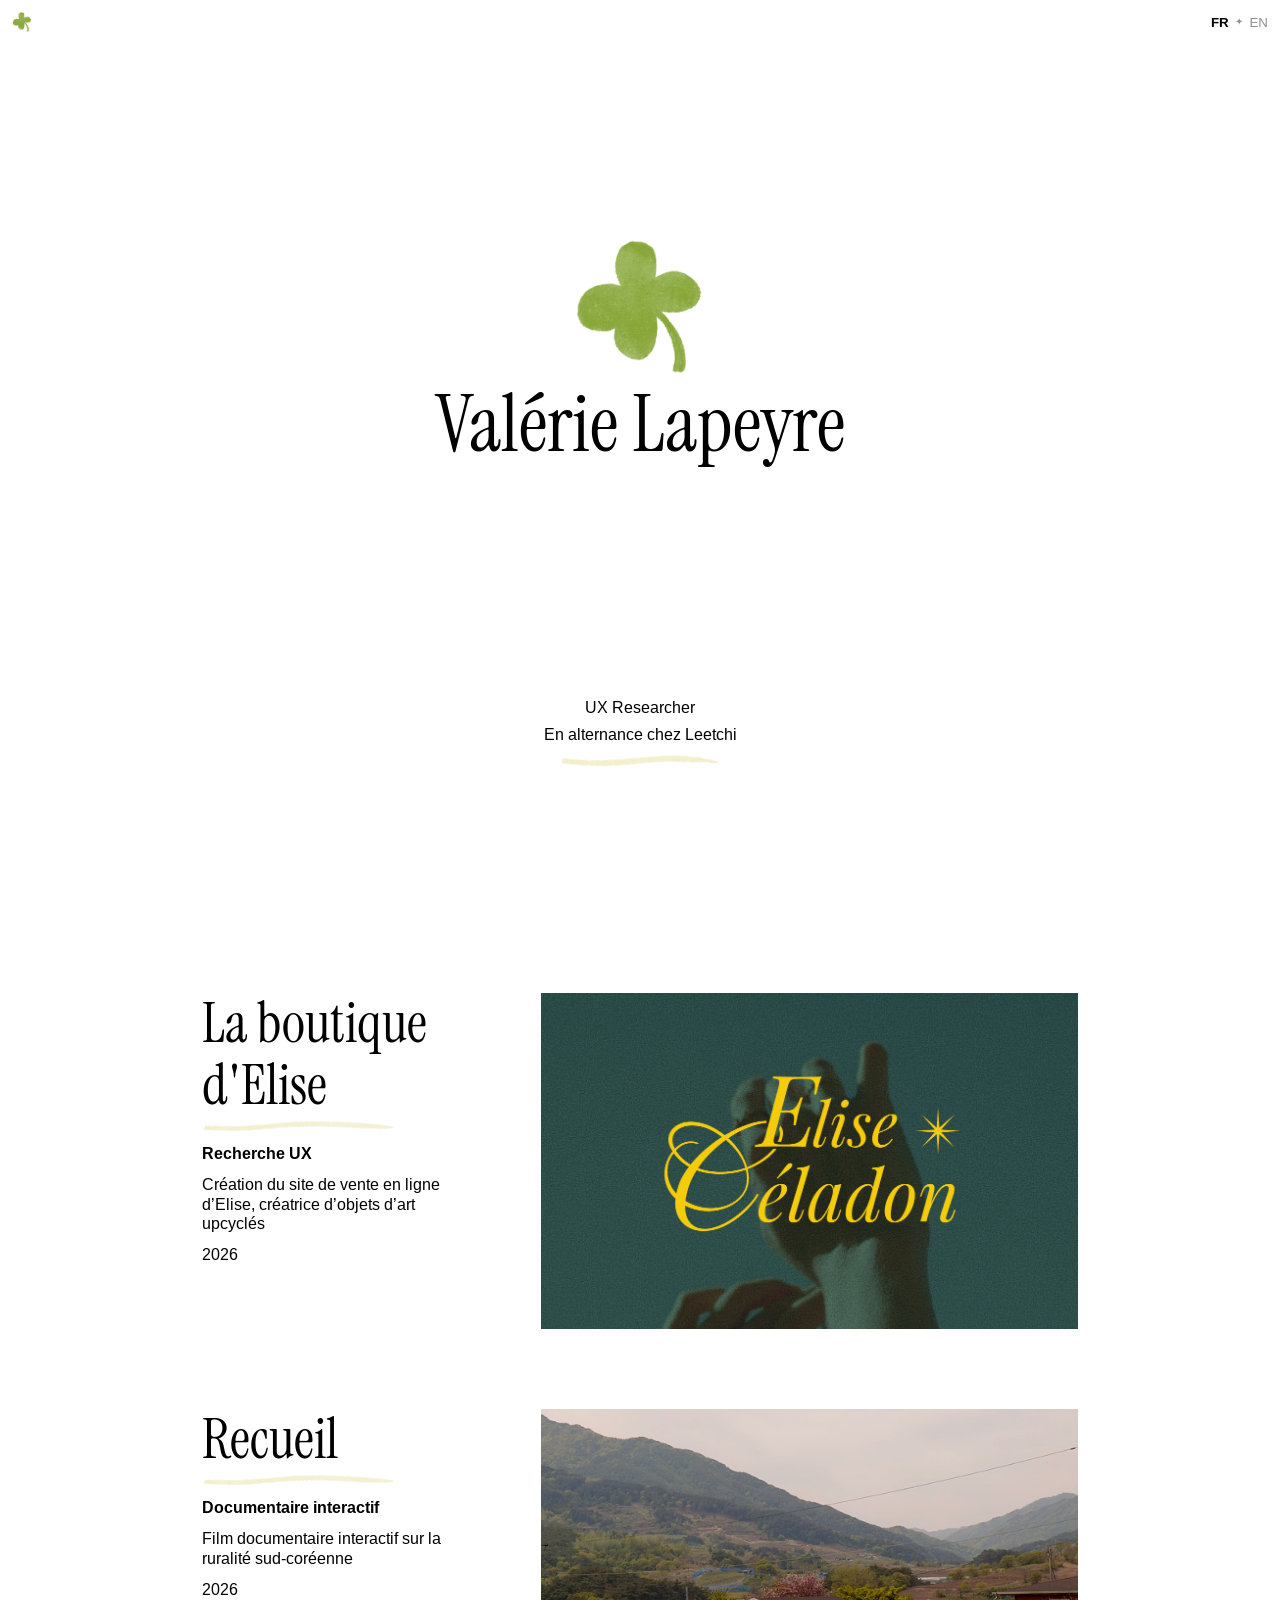
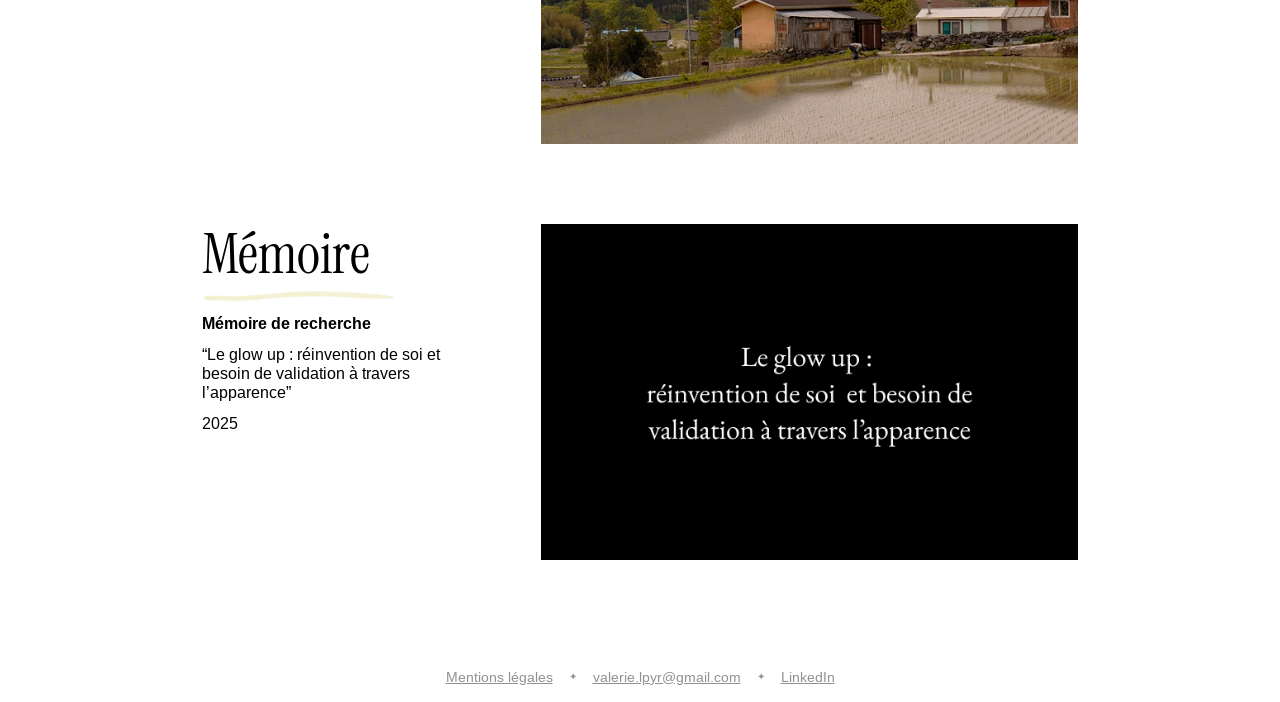
==== index.html @ f6ead5b4 "add project images in homepage" ====
<!doctype html>
<html lang="fr">
  <head>
    <meta charset="UTF-8" />
    <meta name="viewport" content="width=device-width, initial-scale=1.0" />
    <title>Valérie Lapeyre — UX Researcher</title>
    <script src="script.js" defer></script>
    <link rel="stylesheet" href="style/style.css" />
    <link rel="stylesheet" href="style/index.css" />
    <link rel="preconnect" href="https://fonts.googleapis.com" />
    <link rel="preconnect" href="https://fonts.gstatic.com" crossorigin />
    <link
      href="https://fonts.googleapis.com/css2?family=Arimo:ital,wght@0,400..700;1,400..700&family=Instrument+Serif:ital@0;1&display=swap"
      rel="stylesheet"
    />
    <link
      rel="shortcut icon"
      href="media/favicon-180.png"
      type="image/x-icon"
    />
  </head>
  <body>
    <header>
      <nav>
        <a href="#" class="logo-top-link"
          ><img src="media/trefle-40.png" alt="Haut de l'accueil"
        /></a>
      </nav>
      <div class="lang-switcher" role="group" aria-label="Langue">
        <button
          id="btn-fr"
          class="lang-btn active"
          aria-pressed="true"
          onclick="changeLang('fr')"
        >
          FR
        </button>
        <span aria-hidden="true" class="separator">✦</span>
        <button
          id="btn-en"
          class="lang-btn"
          aria-pressed="false"
          onclick="changeLang('en')"
        >
          EN
        </button>
      </div>
    </header>
    <main>
      <section class="hero">
        <div class="hero-position">
          <div class="hero-title-logo">
            <img src="media/trefle-300.png" alt="" class="hero-logo" />
            <h1 id="hero-title">Valérie Lapeyre</h1>
          </div>
          <div class="hero-subs">
            <p id="hero-sub1">UX Researcher</p>
            <p id="hero-sub2">En alternance chez Leetchi</p>
            <img src="media/trait-1.png" alt="" class="hero-stroke" />
          </div>
        </div>
      </section>
      <section class="projects" aria-label="Projets" id="projects">
        <a
          href="/projet-boutique.html"
          rel="noopener noreferrer"
          class="project-link"
        >
          <article class="project">
            <div class="project-text">
              <h2 id="project-title1" class="project-title">
                La boutique d'Elise
              </h2>
              <img src="media/trait-2.png" alt="" class="project-stroke" />
              <div class="project-subs">
                <p id="project-caption1" class="project-caption">
                  Recherche UX
                </p>
                <p id="project-description1" class="project-description">
                  Création du site de vente en ligne d’Elise, créatrice d’objets
                  d’art upcyclés
                </p>
                <p class="project-date">2026</p>
              </div>
            </div>
            <div class="project-img">
              <img src="media/project-1.jpg" alt="" />
            </div>
          </article>
        </a>
        <a href="" rel="noopener noreferrer" class="project-link">
          <article class="project">
            <div class="project-text">
              <h2 id="project-title2" class="project-title">Recueil</h2>
              <img src="media/trait-2.png" alt="" class="project-stroke" />
              <div class="project-subs">
                <p id="project-caption2" class="project-caption">
                  Documentaire interactif
                </p>
                <p id="project-description2" class="project-description">
                  Film documentaire interactif sur la ruralité sud-coréenne
                </p>
                <p class="project-date">2026</p>
              </div>
            </div>
            <div class="project-img">
              <img src="media/project-recueil-650.jpg" alt="" />
            </div>
          </article>
        </a>
        <a
          href=""
          target="_blank"
          rel="noopener noreferrer"
          class="project-link"
        >
          <article class="project">
            <div class="project-text">
              <h2 id="project-title2" class="project-title">Mémoire</h2>
              <img src="media/trait-2.png" alt="" class="project-stroke" />
              <div class="project-subs">
                <p id="project-caption2" class="project-caption">
                  Mémoire de recherche
                </p>
                <p id="project-description2" class="project-description">
                  “Le glow up : réinvention de soi et besoin de validation à
                  travers l’apparence”
                </p>
                <p class="project-date">2025</p>
              </div>
            </div>
            <div class="project-img">
              <img src="media/project-memoire-650.jpg" alt="" srcset="" />
            </div>
          </article>
        </a>
      </section>
    </main>
    <footer>
      <a href="/mentions-legales.html" rel="noopener noreferrer"
        >Mentions légales</a
      >
      <span class="separator" aria-hidden="true">✦</span>
      <address>
        <a href="mailto:valerie.lpyr@gmail.com">valerie.lpyr@gmail.com</a>
        <span class="separator" aria-hidden="true">✦</span>
        <a
          href="https://linkedin.com/in/valerie-lapeyre-945000222"
          rel="noopener noreferrer"
          target="_blank"
          >LinkedIn</a
        >
      </address>
    </footer>
  </body>
</html>
---- style/style.css ----
/* GENERAL */

*,
*::before,
*::after {
  box-sizing: border-box;
  scroll-behavior: smooth;
}

body {
  font-family: "Arimo", sans-serif;
  width: 100%;
  min-height: 100vh;
  display: flex;
  flex-direction: column;
  align-items: center;
  --font-gray: #919191;
  --font-color-transition: color 0.2s ease-out;
  line-height: 1.2;
}

body,
h1,
h2,
h3,
h4,
p {
  margin: 0;
  padding: 0;
}

h1,
h2,
h3,
h4 {
  font-family: "Instrument Serif", sans-serif;
  font-weight: 400;
}

h1 {
  font-size: 5rem;
  line-height: 1;
}

h2 {
  font-size: 3.5rem;
  line-height: 1.1;
}

ul,
nav {
  display: flex;
  width: 100%;
}

a {
  color: black;
  font-style: normal;
  transition: var(--font-color-transition);
}

a:hover {
  color: #a6a6a6;
  transition: var(--font-color-transition);
}

li {
  list-style: none;
}

.separator {
  font-size: 0.6rem;
}

/* HEADER */

header {
  width: 100%;
  display: flex;
  padding: 0.75rem;
  align-items: center;
  justify-content: space-between;
  position: fixed;
  top: 0;
  left: 0;
}

@media screen and (max-width: 880px) {
  header {
    background: white;
  }
}

.lang-switcher {
  display: flex;
  gap: 0.4rem;
  height: fit-content;
  align-items: center;
  color: var(--font-gray);
}

.lang-btn {
  border: none;
  background: none;
  cursor: pointer;
  padding: 0;
  color: var(--font-gray);
  transition: var(--font-color-transition);
}

.lang-btn.active {
  font-weight: 700;
  color: black;
}

.lang-btn.active:hover {
  cursor: default;
}

.lang-btn:hover:not(.active) {
  color: black;
  transition: var(--font-color-transition);
}

/* header {
  align-items: center;
  padding-top: 0.8rem;
} */

header nav a {
  text-decoration: none;
}

header nav .logo-top-link {
  height: 1.25rem;
}

header nav .logo-top-link img {
  width: 1.25rem;
}

header nav .logo-top-link:hover img {
  transform: rotate(40deg);
}

header nav .logo-top-link img,
header nav .logo-top-link:hover img {
  transition: transform 0.25s ease-out;
}

/* FOOTER */

footer {
  margin-top: 5vh;
  padding: 1rem;
  display: flex;
  gap: 1rem;
  font-size: 0.9rem;
  color: var(--font-gray);
  align-items: center;
}

footer address {
  display: flex;
  justify-content: center;
  gap: 1rem;
  font-style: normal;
  align-items: center;
}

footer a {
  color: var(--font-gray);
}

footer a:hover {
  color: black;
}

@media screen and (max-width: 458px) {
  footer {
    flex-direction: column-reverse;
    width: 100%;
  }

  footer .separator {
    display: none;
  }

  footer address {
    justify-content: flex-start;
  }
}

@media screen and (max-width: 300px) {
  footer address {
    flex-direction: column;
  }
}

/* MAIN */

main {
  display: flex;
  flex-direction: column;
  align-items: center;
  padding: 0 2rem;
  gap: 5vh;
}
---- style/index.css ----
/* MAIN - HERO */
.hero {
  display: flex;
  align-items: center;
  min-height: 100vh;
}

.hero-position {
  display: flex;
  align-items: center;
  flex-direction: column;
  justify-content: center;
  gap: 26vh;
  padding-top: 12vh;
}

.hero-title-logo {
  display: flex;
  flex-direction: column;
  align-items: center;
}

.hero-logo {
  width: 8rem;
  margin-bottom: 0.6rem;
}

.hero h1 {
  text-align: center;
}

.hero-subs {
  display: flex;
  flex-direction: column;
  align-items: center;
  justify-content: center;
  gap: 0.5rem;
}

.hero-stroke {
  width: 10rem;
}

/* MAIN - PROJECTS */

.projects,
.project,
.project-text,
.project-subs {
  display: flex;
  flex-direction: column;
  justify-content: center;
}

.project-link {
  text-decoration: none;
}

.projects {
  gap: 3rem;
  padding: 3rem 0;
}

.project {
  gap: 1.75rem;
}

.project-stroke {
  margin: 0.25rem 0 0.75rem 0;
  width: 12rem;
}

.project-subs {
  gap: 0.75rem;
}

.project-img {
  overflow: hidden;
  aspect-ratio: 1;
}

.project-img img {
  width: 100%;
  height: 100%;
  object-fit: cover;
}

.project-caption {
  font-weight: 700;
}

@media screen and (min-width: 880px) {
  .project {
    flex-direction: row;
    align-items: flex-start;
  }

  .projects {
    margin: 0 14%;
    gap: 5rem;
  }

  .project-img {
    width: 70%;
    aspect-ratio: 1.6;
  }

  .project-text {
    padding-right: 2rem;
    width: 40%;
  }
}

.project-img img,
.project-link:hover .project-img img {
  transition: transform 0.25s ease-out;
}

.project-link:hover .project-img img {
  transform: scale(1.05);
}
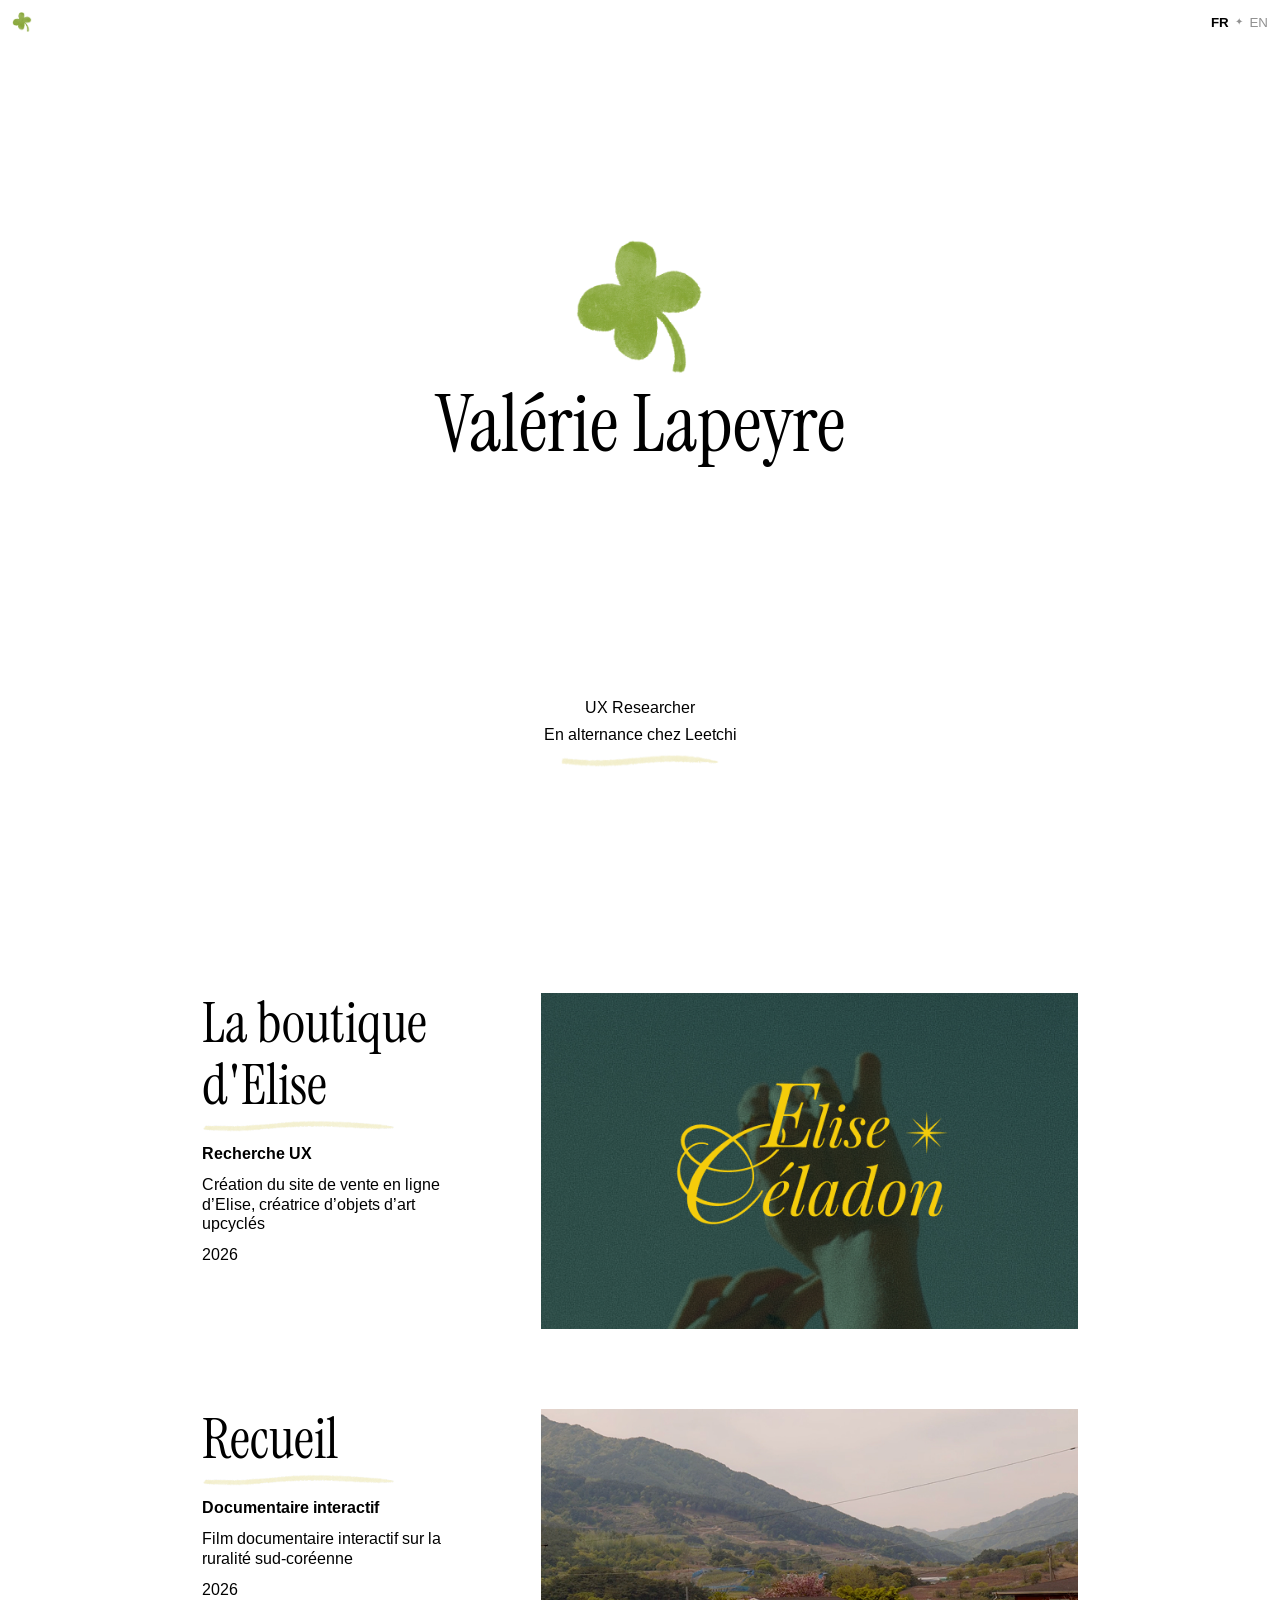
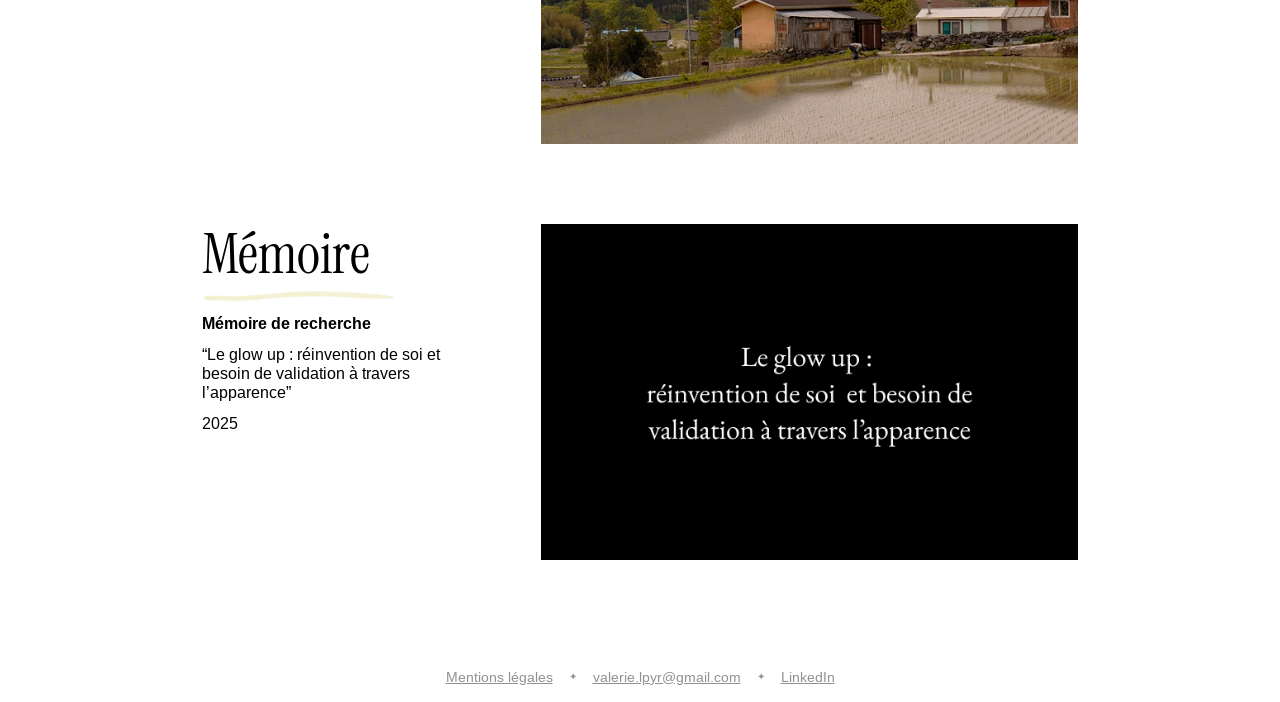
==== commit 76cea4b7: "update images (add docu images + rename boutique main img)" ====
--- a/index.html
+++ b/index.html
@@ -62,7 +62,7 @@
       </section>
       <section class="projects" aria-label="Projets" id="projects">
         <a
-          href="/projet-boutique.html"
+          href="projet-boutique.html"
           rel="noopener noreferrer"
           class="project-link"
         >
@@ -84,11 +84,15 @@
               </div>
             </div>
             <div class="project-img">
-              <img src="media/project-1.jpg" alt="" />
+              <img src="media/project-boutique-650.jpg" alt="" />
             </div>
           </article>
         </a>
-        <a href="" rel="noopener noreferrer" class="project-link">
+        <a
+          href="projet-docu.html"
+          rel="noopener noreferrer"
+          class="project-link"
+        >
           <article class="project">
             <div class="project-text">
               <h2 id="project-title2" class="project-title">Recueil</h2>
@@ -104,13 +108,12 @@
               </div>
             </div>
             <div class="project-img">
-              <img src="media/project-recueil-650.jpg" alt="" />
+              <img src="media/project-docu-650.jpg" alt="" />
             </div>
           </article>
         </a>
         <a
-          href=""
-          target="_blank"
+          href="projet-memoire.html"
           rel="noopener noreferrer"
           class="project-link"
         >
@@ -137,7 +140,7 @@
       </section>
     </main>
     <footer>
-      <a href="/mentions-legales.html" rel="noopener noreferrer"
+      <a href="mentions-legales.html" rel="noopener noreferrer"
         >Mentions légales</a
       >
       <span class="separator" aria-hidden="true">✦</span>
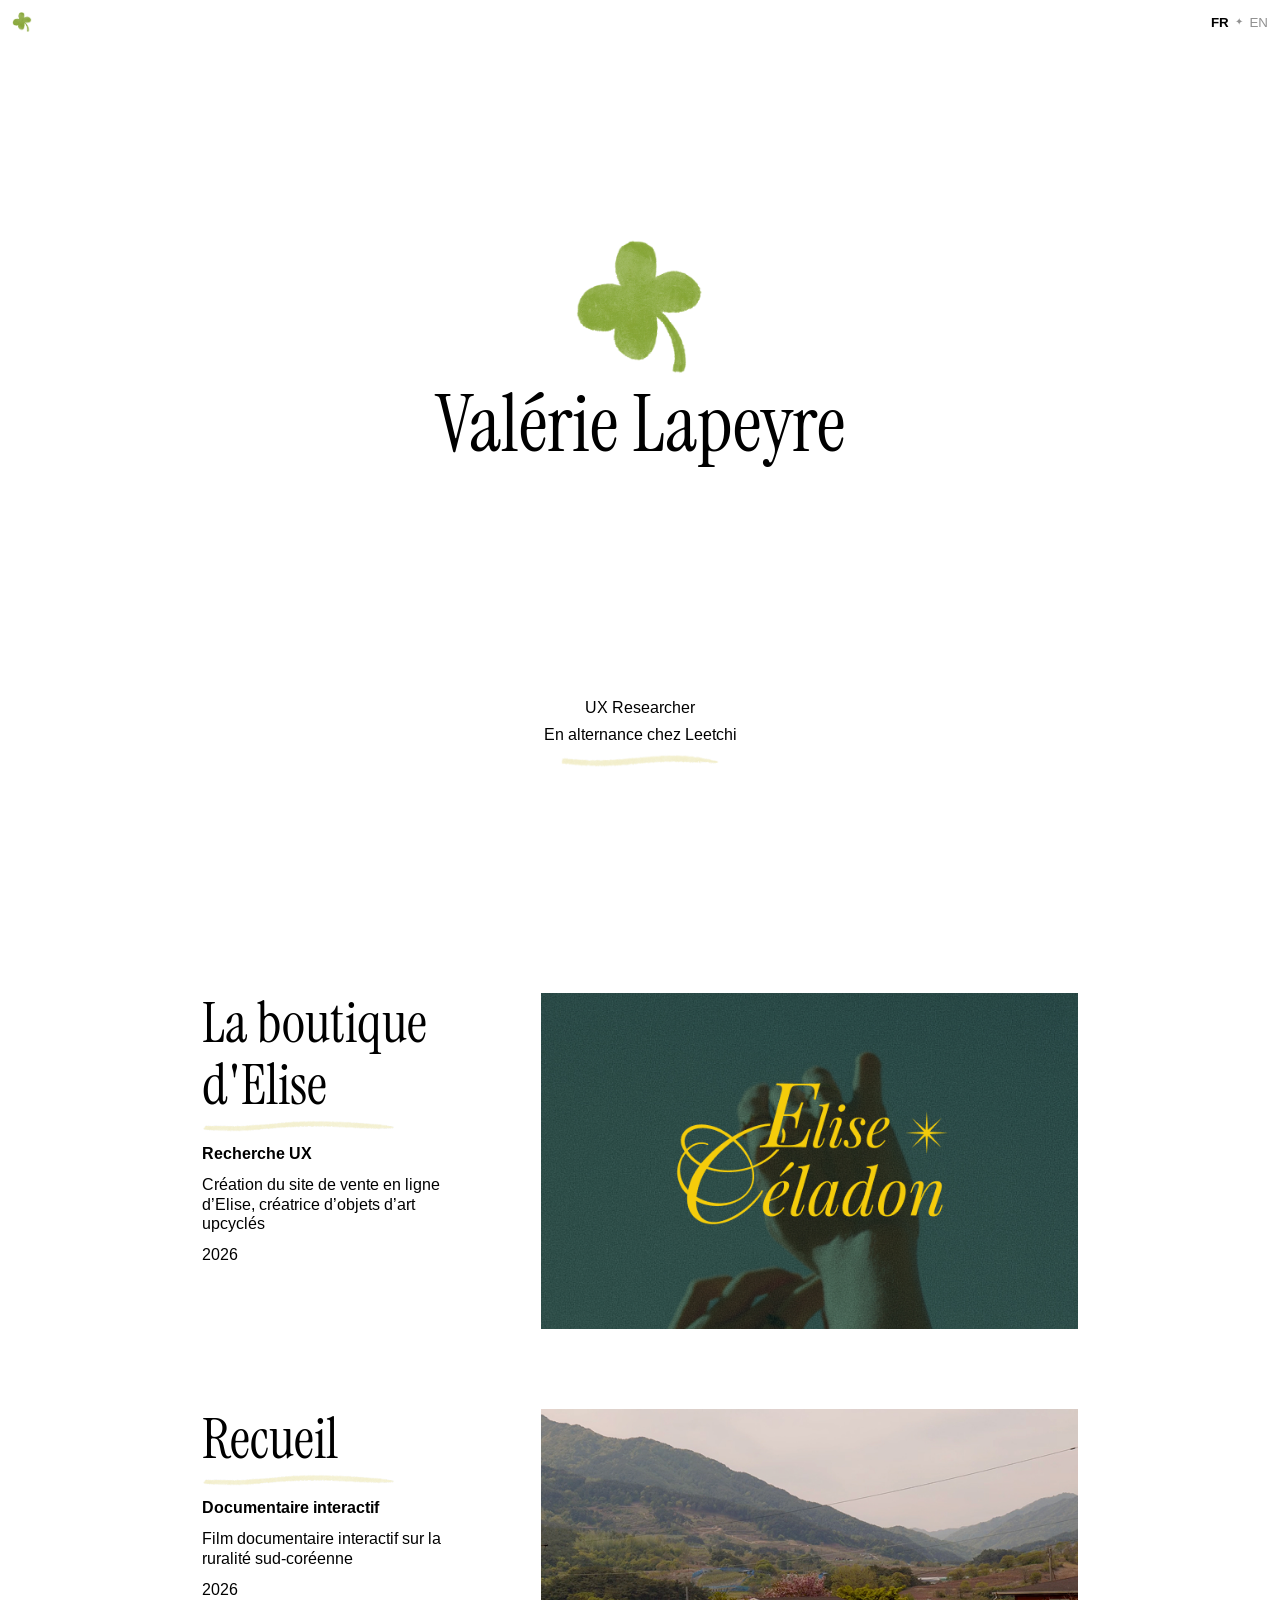
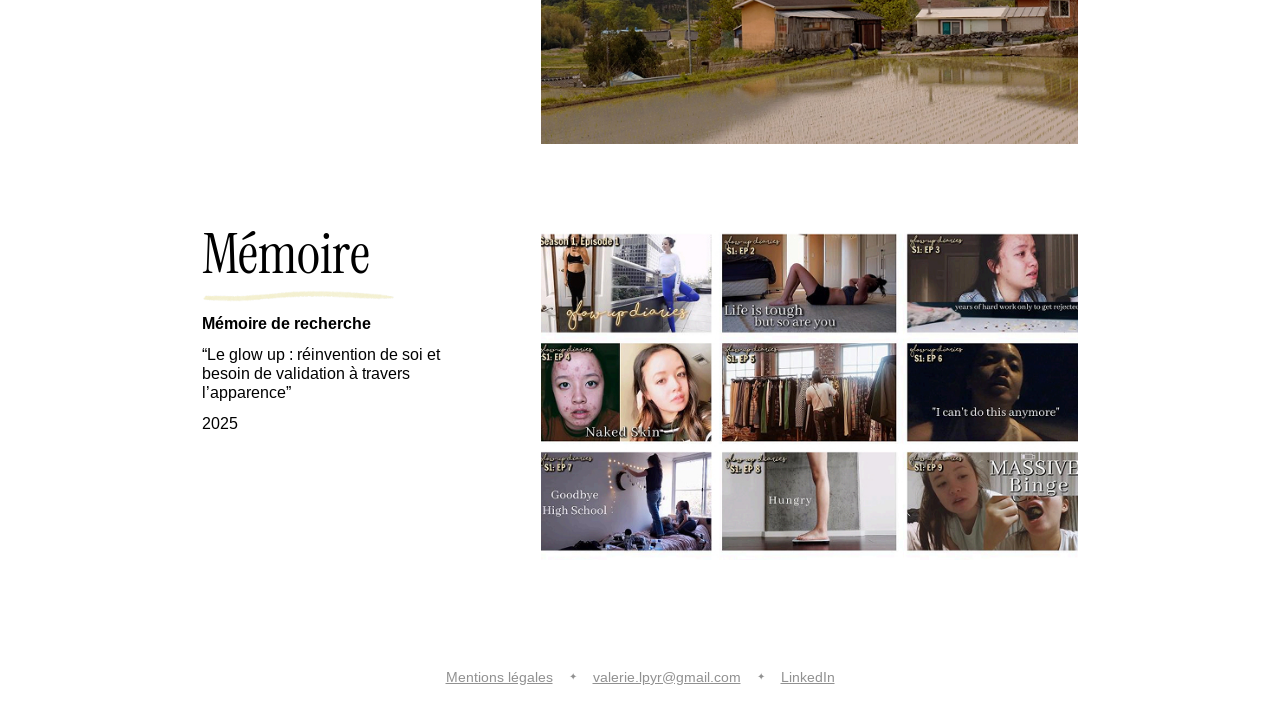
==== commit 88719235: "add meta description" ====
--- a/index.html
+++ b/index.html
@@ -4,6 +4,10 @@
     <meta charset="UTF-8" />
     <meta name="viewport" content="width=device-width, initial-scale=1.0" />
     <title>Valérie Lapeyre — UX Researcher</title>
+    <meta
+      name="description"
+      content="Portfolio de Valérie Lapeyre, UX Researcher"
+    />
     <script src="script.js" defer></script>
     <link rel="stylesheet" href="style/style.css" />
     <link rel="stylesheet" href="style/index.css" />
@@ -19,7 +23,7 @@
       type="image/x-icon"
     />
   </head>
-  <body>
+  <body data-page="index">
     <header>
       <nav>
         <a href="#" class="logo-top-link"
@@ -119,13 +123,13 @@
         >
           <article class="project">
             <div class="project-text">
-              <h2 id="project-title2" class="project-title">Mémoire</h2>
+              <h2 id="project-title3" class="project-title">Mémoire</h2>
               <img src="media/trait-2.png" alt="" class="project-stroke" />
               <div class="project-subs">
-                <p id="project-caption2" class="project-caption">
+                <p id="project-caption3" class="project-caption">
                   Mémoire de recherche
                 </p>
-                <p id="project-description2" class="project-description">
+                <p id="project-description3" class="project-description">
                   “Le glow up : réinvention de soi et besoin de validation à
                   travers l’apparence”
                 </p>
@@ -140,7 +144,10 @@
       </section>
     </main>
     <footer>
-      <a href="mentions-legales.html" rel="noopener noreferrer"
+      <a
+        href="mentions-legales.html"
+        rel="noopener noreferrer"
+        id="footer-mentions"
         >Mentions légales</a
       >
       <span class="separator" aria-hidden="true">✦</span>
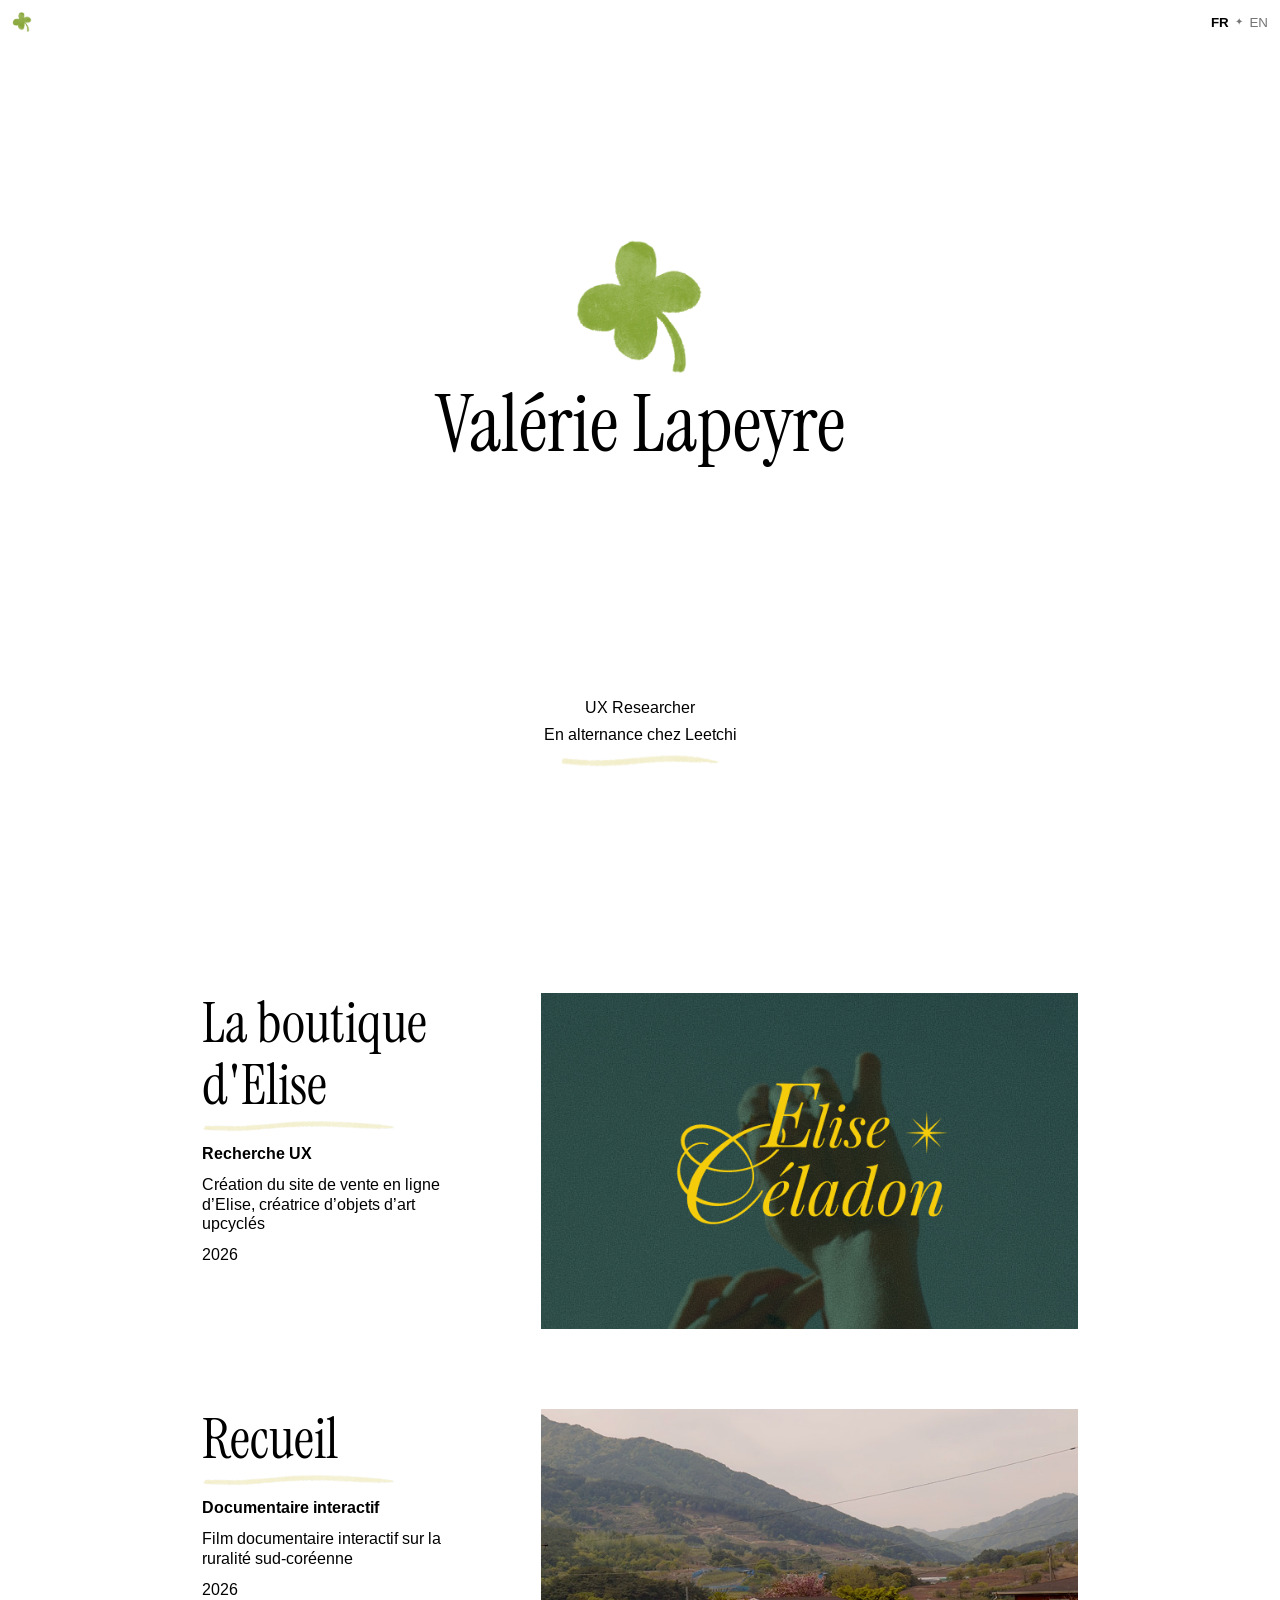
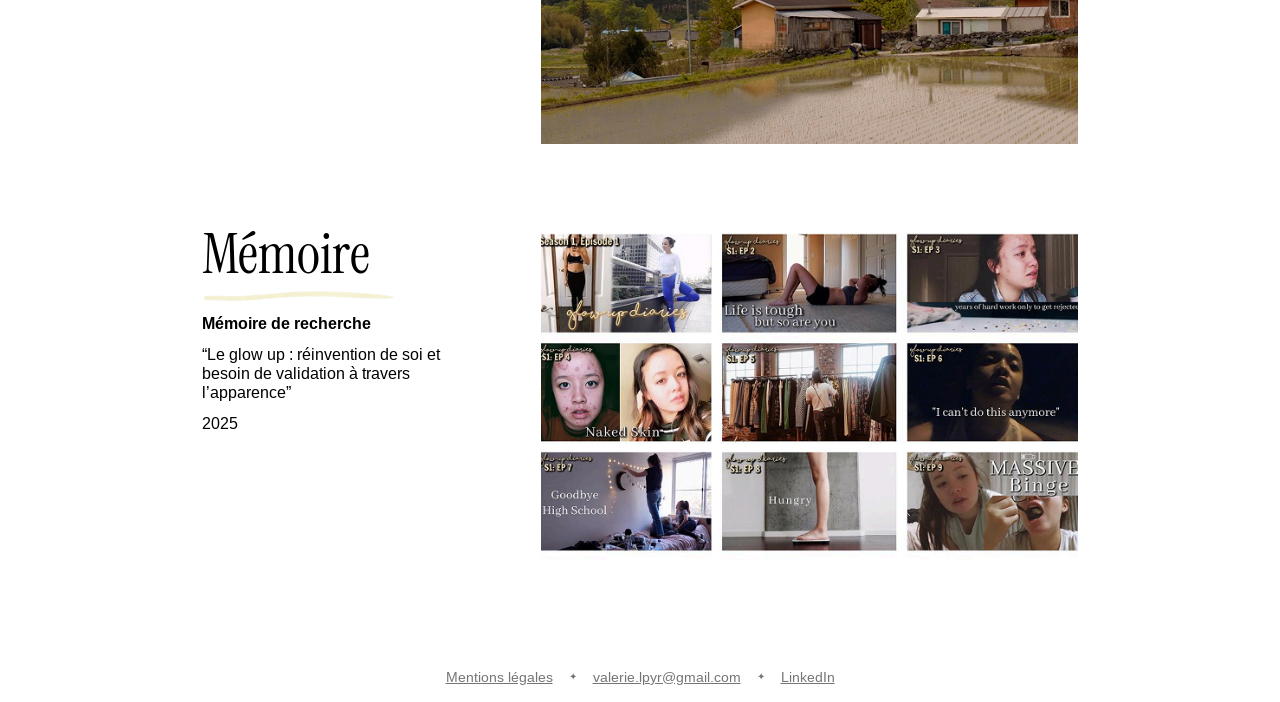
==== commit 393cd1be: "update trefle and stroke width + height in html to optimize CLS" ====
--- a/index.html
+++ b/index.html
@@ -54,13 +54,25 @@
       <section class="hero">
         <div class="hero-position">
           <div class="hero-title-logo">
-            <img src="media/trefle-300.png" alt="" class="hero-logo" />
+            <img
+              src="media/trefle-300.png"
+              alt=""
+              class="hero-logo"
+              width="300"
+              height="317"
+            />
             <h1 id="hero-title">Valérie Lapeyre</h1>
           </div>
           <div class="hero-subs">
             <p id="hero-sub1">UX Researcher</p>
             <p id="hero-sub2">En alternance chez Leetchi</p>
-            <img src="media/trait-1.png" alt="" class="hero-stroke" />
+            <img
+              src="media/trait-1.png"
+              alt=""
+              class="hero-stroke"
+              width="363"
+              height="36"
+            />
           </div>
         </div>
       </section>
--- a/style/style.css
+++ b/style/style.css
@@ -14,7 +14,7 @@
   display: flex;
   flex-direction: column;
   align-items: center;
-  --font-gray: #919191;
+  --font-gray: #757575;
   --font-color-transition: color 0.2s ease-out;
   line-height: 1.2;
 }
--- a/style/index.css
+++ b/style/index.css
@@ -22,6 +22,7 @@
 
 .hero-logo {
   width: 8rem;
+  height: auto;
   margin-bottom: 0.6rem;
 }
 
@@ -39,6 +40,7 @@
 
 .hero-stroke {
   width: 10rem;
+  height: auto;
 }
 
 /* MAIN - PROJECTS */
@@ -68,6 +70,7 @@
 .project-stroke {
   margin: 0.25rem 0 0.75rem 0;
   width: 12rem;
+  height: auto;
 }
 
 .project-subs {
